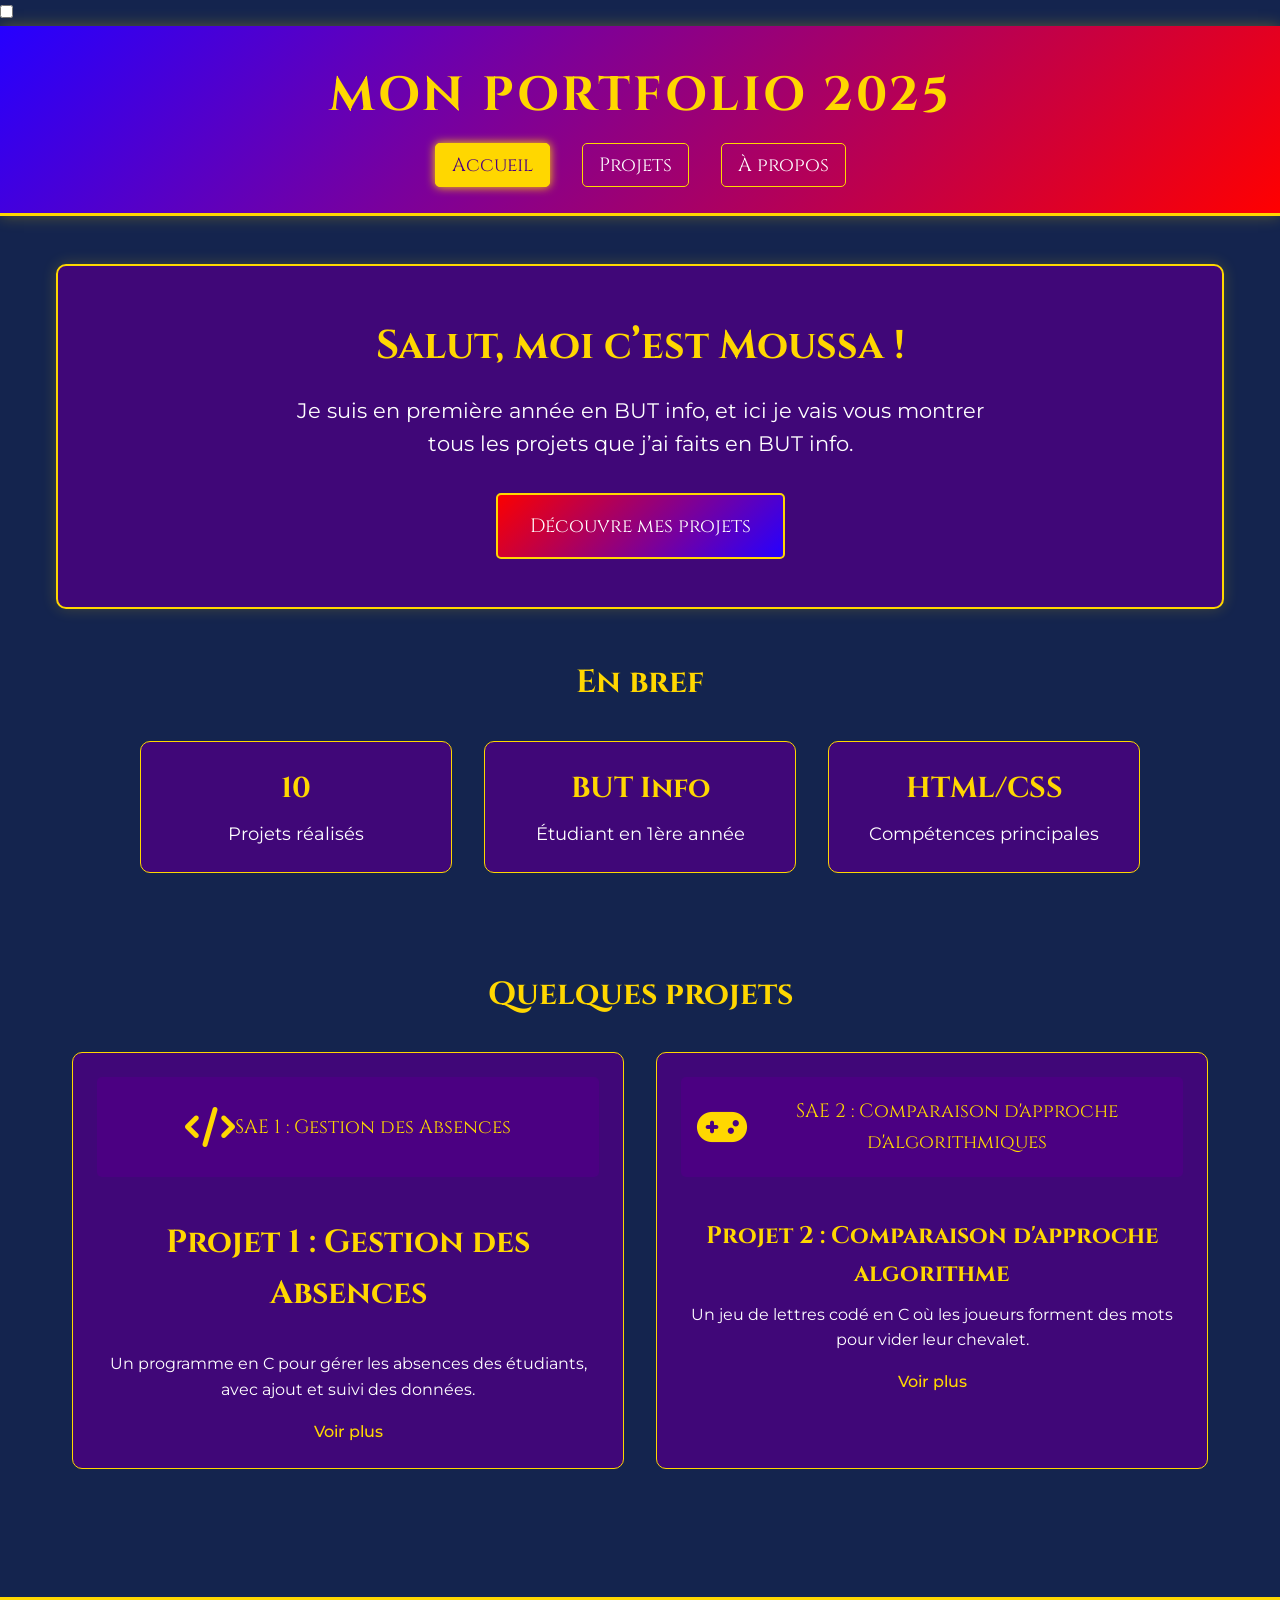
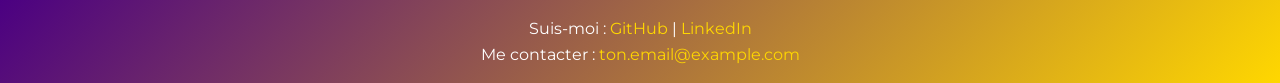
==== index.html @ 884b8234 "QR code4" ====
<!DOCTYPE html>
<html lang="fr">
<head>
  <meta charset="UTF-8">
  <meta name="viewport" content="width=device-width, initial-scale=1.0">
  <title>Mon Portfolios</title>
  <link href="https://fonts.googleapis.com/css2?family=Cinzel:wght@400;700&family=Montserrat:wght@400;700&display=swap" rel="stylesheet">
  <link rel="stylesheet" href="https://cdnjs.cloudflare.com/ajax/libs/font-awesome/6.5.2/css/all.min.css">
  <link rel="stylesheet" href="Portfolio.css">
</head>

<body>

<!-- MENU BURGER -->
<div class="burger">
  <input type="checkbox" id="menu-toggle">
  <label for="menu-toggle" class="burger-label">
    <span></span>
  </label>
</div>

<header class="header">
  <h1>Mon Portfolio 2025</h1>
  <nav class="nav" aria-label="Menu principal">
    <ul>
      <li><a href="index.html" aria-current="page">Accueil</a></li>
      <li><a href="projets.html">Projets</a></li>
      <li><a href="apropos.html">À propos</a></li>
    </ul>
  </nav>
</header>

<main class="main">
  <section class="intro">
    <h2>Salut, moi c’est Moussa !</h2>
    <p>Je suis en première année en BUT info, et ici je vais vous montrer tous les projets que j’ai faits en BUT info.</p>
    <a href="projets.html" class="cta-button">Découvre mes projets</a>
  </section>

  <section class="stats">
    <h3>En bref</h3>
    <div class="stats-grid">
      <div class="stat-card">
        <h4>10</h4>
        <p>Projets réalisés</p>
      </div>
      <div class="stat-card">
        <h4>BUT Info</h4>
        <p>Étudiant en 1ère année</p>
      </div>
      <div class="stat-card">
        <h4>HTML/CSS</h4>
        <p>Compétences principales</p>
      </div>
    </div>
  </section>

  <section class="project-teaser">
    <h3>Quelques projets</h3>
    <div class="teaser-grid">

      <article class="teaser-card">
        <div class="project-placeholder adjust-icon-spacing">
          <i class="fas fa-code fa-3x"></i>
          SAE 1 : Gestion des Absences
        </div>
        <h3>Projet 1 : Gestion des Absences</h3>
        <p>Un programme en C pour gérer les absences des étudiants, avec ajout et suivi des données.</p>
        <a href="projets.html#s1-sae1" class="teaser-link">Voir plus</a>
      </article>

      <article class="teaser-card">
        <div class="project-placeholder adjust-icon-spacing">
          <i class="fas fa-gamepad fa-3x"></i>
          SAE 2 : Comparaison d'approche d'algorithmiques
        </div>
        <h4>Projet 2 : Comparaison d'approche algorithme</h4>
        <p>Un jeu de lettres codé en C où les joueurs forment des mots pour vider leur chevalet.</p>
        <a href="projets.html#s1-sae2" class="teaser-link">Voir plus</a>
      </article>

    </div>
  </section>
</main>

<footer class="footer">
  <p>Suis-moi : <a href="https://github.com/tonpseudo">GitHub</a> | <a href="https://linkedin.com/in/tonprofil">LinkedIn</a></p>
  <p>Me contacter : <a href="mailto:ton.email@example.com">ton.email@example.com</a></p>
</footer>




</body>
</html>
---- Portfolio.css ----
/* Réinitialisation des styles de base */
* {
    box-sizing: border-box;
    margin: 0;
    padding: 0;
}

/* Styles généraux pour le body */
body {
    font-family: 'Montserrat', sans-serif;
    line-height: 1.6;
    background-color: #14244e; /* Noir profond */
    color: #FFFFFF; /* Texte blanc */
}

/* Styles pour les titres */
h1, h2, h3, h4 {
    font-family: 'Cinzel', serif;
    color: #FFD700; /* Or royal */
}

/* Header */
.header {
    background: linear-gradient(135deg, #2600ff, #ff0000); /* Dégradé violet-or */
    padding: 2rem;
    text-align: center;
    border-bottom: 3px solid #FFD700;
    box-shadow: 0 0 15px rgba(255, 215, 0, 0.3); /* Glow doré */
}

.header h1 {
    font-size: 3rem;
    letter-spacing: 3px;
    text-transform: uppercase;
}

/* Navigation */
.nav {
    display: flex;
    justify-content: center;
    margin-top: 1rem;
}

.nav ul {
    display: flex;
    gap: 2rem;
    list-style: none;
    padding: 0;
}

.nav a {
    color: #FFFFFF;
    text-decoration: none;
    font-size: 1.2rem;
    font-family: 'Cinzel', serif;
    padding: 0.5rem 1rem;
    border: 1px solid #FFD700;
    border-radius: 5px;
    transition: background-color 0.3s ease, color 0.3s ease, box-shadow 0.3s ease;
}

.nav a:hover,
.nav a[aria-current="page"] {
    background-color: #FFD700;
    color: #4B0082;
    box-shadow: 0 0 10px #FFD700; /* Glow doré au hover et pour la page active */
}

/* Main */
.main {
    max-width: 1200px;
    margin: 0 auto;
    padding: 3rem 1rem;
}

/* Intro (index.html) */
.intro {
    text-align: center;
    padding: 3rem 1rem;
    background-color: rgba(75, 0, 130, 0.8); /* Violet semi-transparent */
    border: 2px solid #FFD700;
    border-radius: 10px;
    box-shadow: 0 0 15px rgba(255, 215, 0, 0.2);
    animation: fadeIn 1s ease-in-out;
}

@keyframes fadeIn {
    from { opacity: 0; transform: translateY(20px); }
    to { opacity: 1; transform: translateY(0); }
}

.intro h2 {
    font-size: 2.5rem;
    margin-bottom: 1rem;
}

.intro p {
    font-size: 1.3rem;
    max-width: 700px;
    margin: 0 auto 2rem;
}

.cta-button {
    display: inline-block;
    padding: 1rem 2rem;
    background: linear-gradient(135deg, #fb0000, rgb(38, 0, 255));
    color: #FFFFFF;
    text-decoration: none;
    font-size: 1.2rem;
    font-family: 'Cinzel', serif;
    border: 2px solid #FFD700;
    border-radius: 5px;
    transition: box-shadow 0.3s ease, transform 0.3s ease;
}

.cta-button:hover {
    box-shadow: 0 0 15px #FFD700;
    transform: scale(1.05);
}

/* Stats (index.html) */
.stats {
    text-align: center;
    padding: 3rem 1rem;
}

.stats h3 {
    font-size: 2rem;
    margin-bottom: 2rem;
}

.stats-grid {
    display: grid;
    grid-template-columns: repeat(auto-fit, minmax(200px, 1fr));
    gap: 2rem;
    max-width: 1000px;
    margin: 0 auto;
}

.stat-card {
    background-color: rgba(75, 0, 130, 0.8);
    padding: 1.5rem;
    border: 1px solid #FFD700;
    border-radius: 10px;
    transition: transform 0.3s ease, box-shadow 0.3s ease;
}

.stat-card:hover {
    transform: scale(1.05);
    box-shadow: 0 0 10px #FFD700;
}

.stat-card h4 {
    font-size: 1.8rem;
    margin-bottom: 0.5rem;
}

.stat-card p {
    font-size: 1.1rem;
}

/* Teasers (index.html) et Projets (projets.html) */
.project-teaser, .projects {
    padding: 3rem 1rem;
    text-align: center;
}

.project-teaser h3, .projects h2 {
    font-size: 2rem;
    margin-bottom: 2rem;
}

.teaser-grid, .project-grid {
    display: grid;
    grid-template-columns: repeat(auto-fit, minmax(300px, 1fr));
    gap: 2rem;
    max-width: 1200px;
    margin: 0 auto;
}

.teaser-card, .project-card {
    position: relative;
    background-color: rgba(75, 0, 130, 0.8);
    padding: 1.5rem;
    border: 1px solid #FFD700;
    border-radius: 10px;
    transition: transform 0.3s ease, box-shadow 0.3s ease;
}

.teaser-card:hover, .project-card:hover {
    transform: translateY(-10px);
    box-shadow: 0 0 15px #FFD700;
}

/* Bordures alternées pour projets */
.project-card:nth-child(odd) {
    border-left: 3px solid #FFD700; /* Or */
}

.project-card:nth-child(even) {
    border-right: 3px solid #FFD700; /* Or */
}

/* Badge SAE */
.project-card::before {
    content: "SAE";
    position: absolute;
    top: 10px;
    right: 10px;
    background: linear-gradient(135deg, #c84242, #2e1d93);
    color: #fffefe;
    padding: 0.3rem 0.6rem;
    border-radius: 5px;
    font-size: 0.9rem;
    font-family: 'Cinzel', serif;
}

.project-placeholder, .project-image {
    width: 100%;
    height: 150px;
    border-radius: 5px;
    margin-bottom: 1.5rem;
    padding: 1rem;
    overflow: hidden;
}

.project-placeholder {
    background-color: #4B0082;
    display: flex;
    align-items: center;
    justify-content: center;
    color: #FFD700;
    font-family: 'Cinzel', serif;
    font-size: 1.2rem;
    width: 100%;
    height: 100px;
    border-radius: 5px;
    margin-bottom: 1.5rem;
    padding: 0.5rem 1rem;
    overflow: hidden;
}

.project-placeholder i {
    font-size: 2.5rem;
    color: #FFD700;
}

.project-placeholder i.fas.fa-database,
.project-placeholder i.fas.fa-sitemap,
.project-placeholder i.fas.fa-network-wired,
.project-placeholder i.fas.fa-boxes,
.project-placeholder i.fas.fa-book {
    font-size: 2rem;
}

.project-placeholder.adjust-icon-spacing {
    margin-bottom: 2.5rem;
}

.teaser-card h4, .project-card h3 {
    font-size: 1.5rem;
    margin-bottom: 0.5rem;
}

.teaser-card p, .project-card p {
    color: #FFFFFF;
    margin-bottom: 1rem;
}

.teaser-link, .project-link {
    color: #FFD700;
    text-decoration: none;
    font-weight: 500;
    transition: color 0.3s ease;
}

.teaser-link:hover, .project-link:hover {
    color: #FFFFFF;
}

/* Détails du projet (projets.html) */
.project-details h4 {
    font-size: 1.2rem;
    margin: 0.5rem 0 0.2rem;
}

.project-links {
    margin-top: 1rem;
    display: flex;
    gap: 1rem;
}

/* About (apropos.html) - Styles "digne d’un roi" */
.main.centered {
    display: flex;
    justify-content: center;
    align-items: center;
    min-height: calc(100vh - 150px);
}

.about.centered-content {
    max-width: 900px;
    margin: 0 auto;
    text-align: center;
    padding: 50px 20px;
    background: linear-gradient(135deg, rgba(75, 0, 130, 0.8), rgba(44, 37, 38, 0.8)); /* Dégradé violet-noir */
    border: 3px double #FFD700;
    border-radius: 15px;
    box-shadow: 0 8px 16px rgba(0, 0, 0, 0.5);
    position: relative;
}

.about.centered-content::before {
    content: '✧';
    position: absolute;
    color: #FFD700;
    font-size: 2em;
    top: -20px;
    left: 50%;
    transform: translateX(-50%);
    background: #1C2526;
    padding: 0 10px;
}

.about h2 {
    font-family: 'Cinzel', serif;
    font-size: 3em;
    color: #FFD700;
    margin-bottom: 40px;
    text-shadow: 3px 3px 5px rgba(0, 0, 0, 0.7);
    position: relative;
}

.about h2::after {
    content: '';
    position: absolute;
    width: 100px;
    height: 3px;
    background: #FFD700;
    bottom: -10px;
    left: 50%;
    transform: translateX(-50%);
    box-shadow: 0 0 10px #FFD700;
}

/* Styles pour les catégories principales */
.category {
    margin-bottom: 60px;
}

.category h3 {
    font-family: 'Cinzel', serif;
    font-size: 2em;
    color: #FFD700;
    margin-bottom: 30px;
    text-shadow: 2px 2px 4px rgba(0, 0, 0, 0.5);
    position: relative;
}

.category h3::after {
    content: '';
    position: absolute;
    width: 80px;
    height: 2px;
    background: #FFD700;
    bottom: -5px;
    left: 50%;
    transform: translateX(-50%);
}

/* Styles pour les sous-catégories */
.subcategory {
    background: linear-gradient(135deg, rgb(48, 2, 80), rgba(175, 26, 55, 0.8));
    padding: 25px;
    border: 2px solid #FFD700;
    border-radius: 15px;
    box-shadow: 0 8px 16px rgb(97, 90, 19);
    margin-bottom: 40px;
    position: relative;
}

.subcategory::before {
    content: '✧';
    position: absolute;
    color: #FFD700;
    font-size: 1.5em;
    top: -15px;
    left: 50%;
    transform: translateX(-50%);
    background: #1C2526;
    padding: 0 10px;
}

.subcategory h4 {
    font-family: 'Cinzel', serif;
    font-size: 1.6em;
    color: #FFD700;
    margin-bottom: 20px;
    text-shadow: 1px 1px 3px rgba(0, 0, 0, 0.5);
}

/* Styles pour les passions */
.passion {
    margin-bottom: 25px;
    padding: 15px;
    border-left: 3px solid #FFD700;
}

.passion h5 {
    font-family: 'Cinzel', serif;
    font-size: 1.3em;
    color: #FFD700;
    margin-bottom: 15px;
}

.passion h5 i {
    margin-right: 10px;
    text-shadow: 1px 1px 3px rgba(0, 0, 0, 0.5);
}

.category p, .subcategory p {
    font-family: 'Montserrat', sans-serif;
    font-size: 1.1em;
    color: #ffffff;
    line-height: 1.8;
}

/* Centrage des listes */
.centered-list {
    display: inline-block;
    text-align: left;
}

/* Styles pour la liste des compétences */
.skills-list {
    list-style: none;
    padding: 0;
    margin: 20px 0;
}

.skills-list li {
    font-family: 'Montserrat', sans-serif;
    font-size: 1.1em;
    color: #ffffff;
    margin: 15px 0;
    padding-left: 10px;
    border-left: 2px solid #FFD700;
}

.skills-list i {
    color: #FFD700;
    margin-right: 10px;
}

/* Centrage du lien CV */
.cv-link-container {
    text-align: center;
    margin: 30px 0;
}

.cv-link {
    color: #FFD700;
    text-decoration: none;
    font-family: 'Cinzel', serif;
    font-size: 1.2em;
    font-weight: bold;
    padding: 8px 15px;
    border: 2px solid #FFD700;
    border-radius: 5px;
    transition: all 0.3s ease;
}

.cv-link:hover {
    color: #4B0082;
    background-color: #FFD700;
    box-shadow: 0 0 10px #FFD700;
}

/* Footer */
.footer {
    background: linear-gradient(135deg, #4B0082, #FFD700);
    color: #FFFFFF;
    text-align: center;
    padding: 1rem;
    margin-top: 2rem;
    border-top: 3px solid #FFD700;
}

.centered-footer {
    text-align: center;
}

.footer a {
    color: #FFD700;
    text-decoration: none;
    transition: color 0.3s ease;
}

.footer a:hover {
    color: #FFFFFF;
}

.footer i {
    margin-right: 5px;
}

/* Animation au scroll (index.html) */
.animate-on-scroll {
    opacity: 0;
    transform: translateY(30px);
    transition: opacity 0.6s ease-out, transform 0.6s ease-out;
}

.animate-on-scroll.visible {
    opacity: 1;
    transform: translateY(0);
}

/* Styles pour les éléments de texte en italique (utilisé pour les noms d’animés) */
em {
    font-style: italic;
    color: #FFD700;
}

/* Responsive */
@media (max-width: 600px) {
    .header h1 {
        font-size: 2rem;
    }

    .nav ul {
        flex-direction: column;
        gap: 1rem;
    }

    .intro, .about.centered-content {
        padding: 2rem 1rem;
    }

    .intro h2, .about h2 {
        font-size: 1.8rem;
    }

    .intro p, .about p {
        font-size: 1.1rem;
    }

    .cta-button {
        padding: 0.8rem 1.5rem;
        font-size: 1rem;
    }

    .teaser-grid, .project-grid {
        grid-template-columns: 1fr;
    }

    .teaser-card:hover {
        transform: scale(1.05);
        box-shadow: 0 4px 8px rgba(0, 0, 0, 0.2);
        transition: all 0.3s ease;
    }

    .header {
        position: sticky;
        top: 0;
        z-index: 100;
        background: linear-gradient(135deg, #4B0082, #FFD700);
    }

    .about h2 {
        font-size: 2.2em;
    }

    .category h3 {
        font-size: 1.7em;
    }

    .subcategory h4 {
        font-size: 1.3em;
    }

    .passion h5 {
        font-size: 1.2em;
    }
}
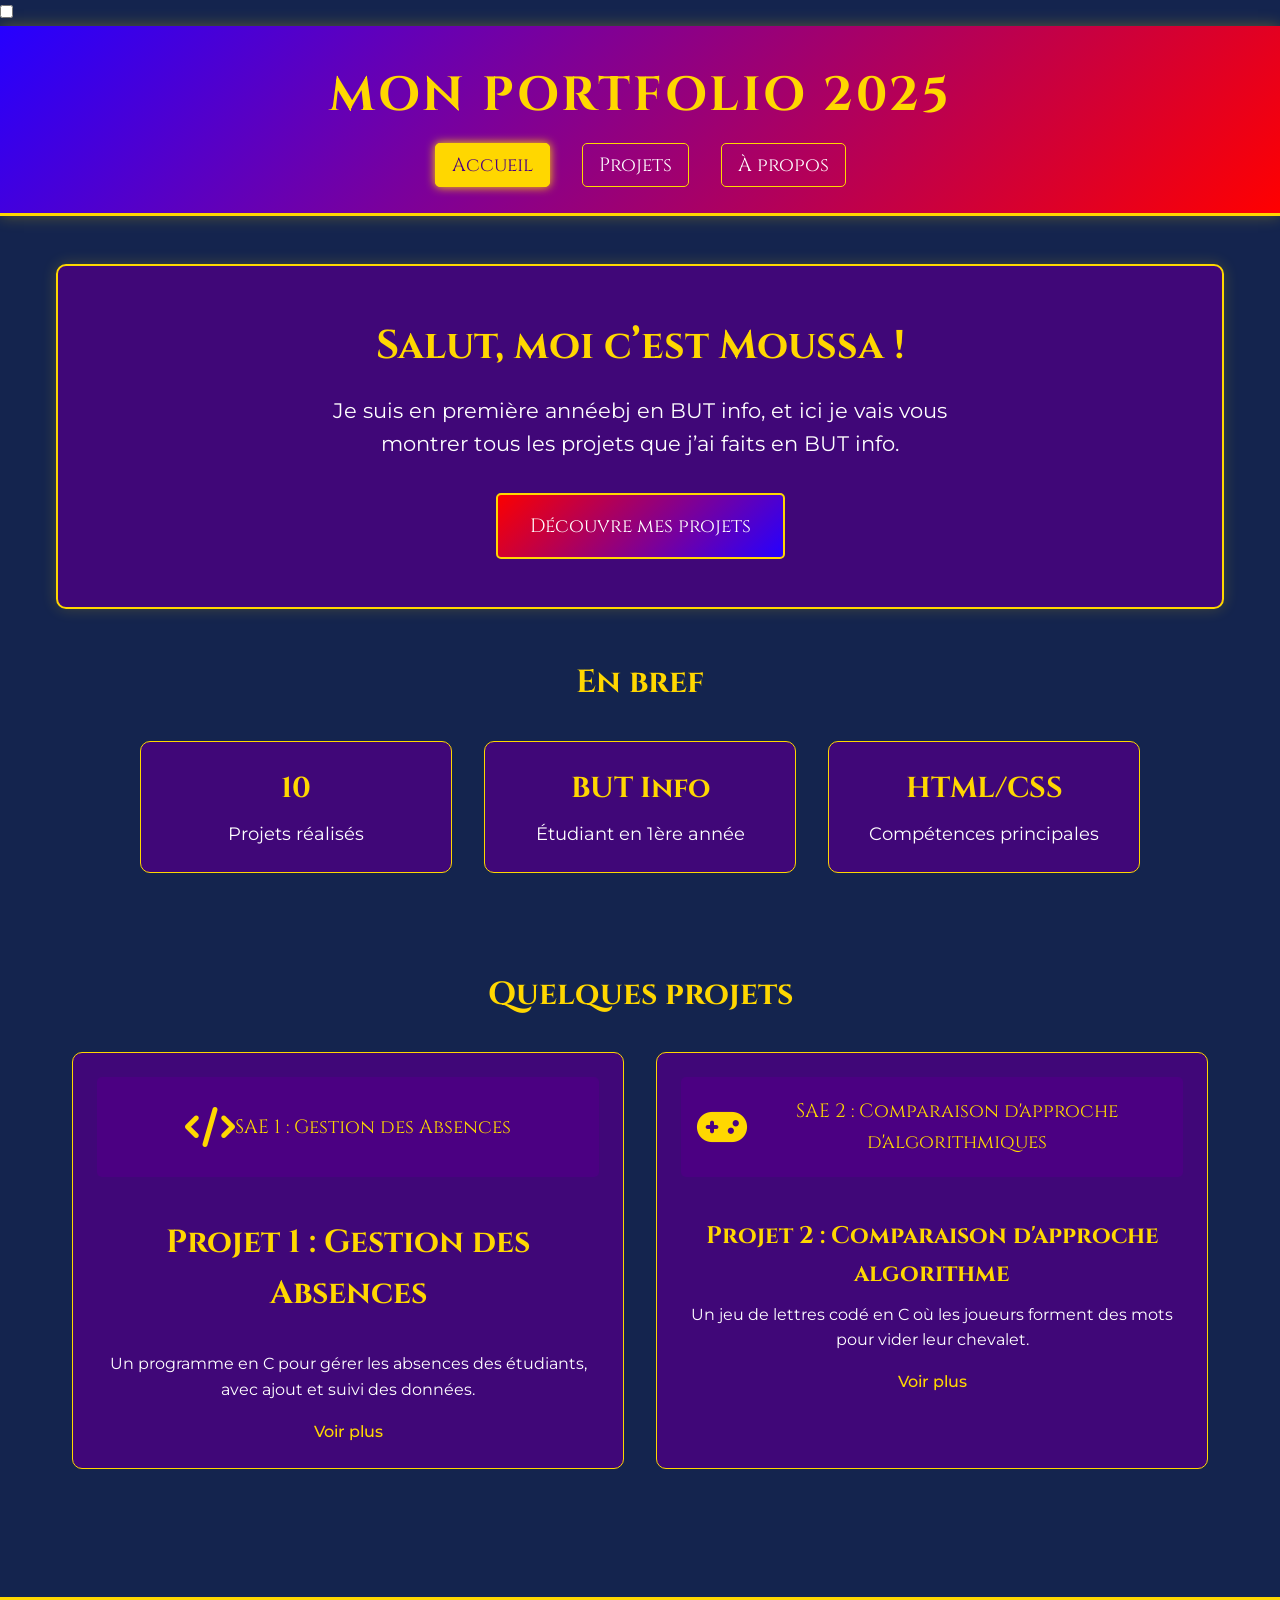
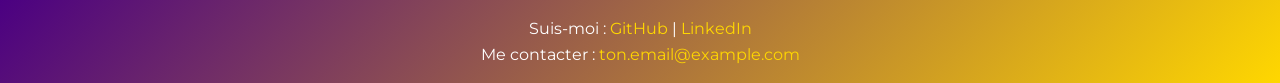
==== commit 7f17150f: "QR code4" ====
--- a/index.html
+++ b/index.html
@@ -33,7 +33,7 @@
 <main class="main">
   <section class="intro">
     <h2>Salut, moi c’est Moussa !</h2>
-    <p>Je suis en première année en BUT info, et ici je vais vous montrer tous les projets que j’ai faits en BUT info.</p>
+    <p>Je suis en première annéebj en BUT info, et ici je vais vous montrer tous les projets que j’ai faits en BUT info.</p>
     <a href="projets.html" class="cta-button">Découvre mes projets</a>
   </section>
 
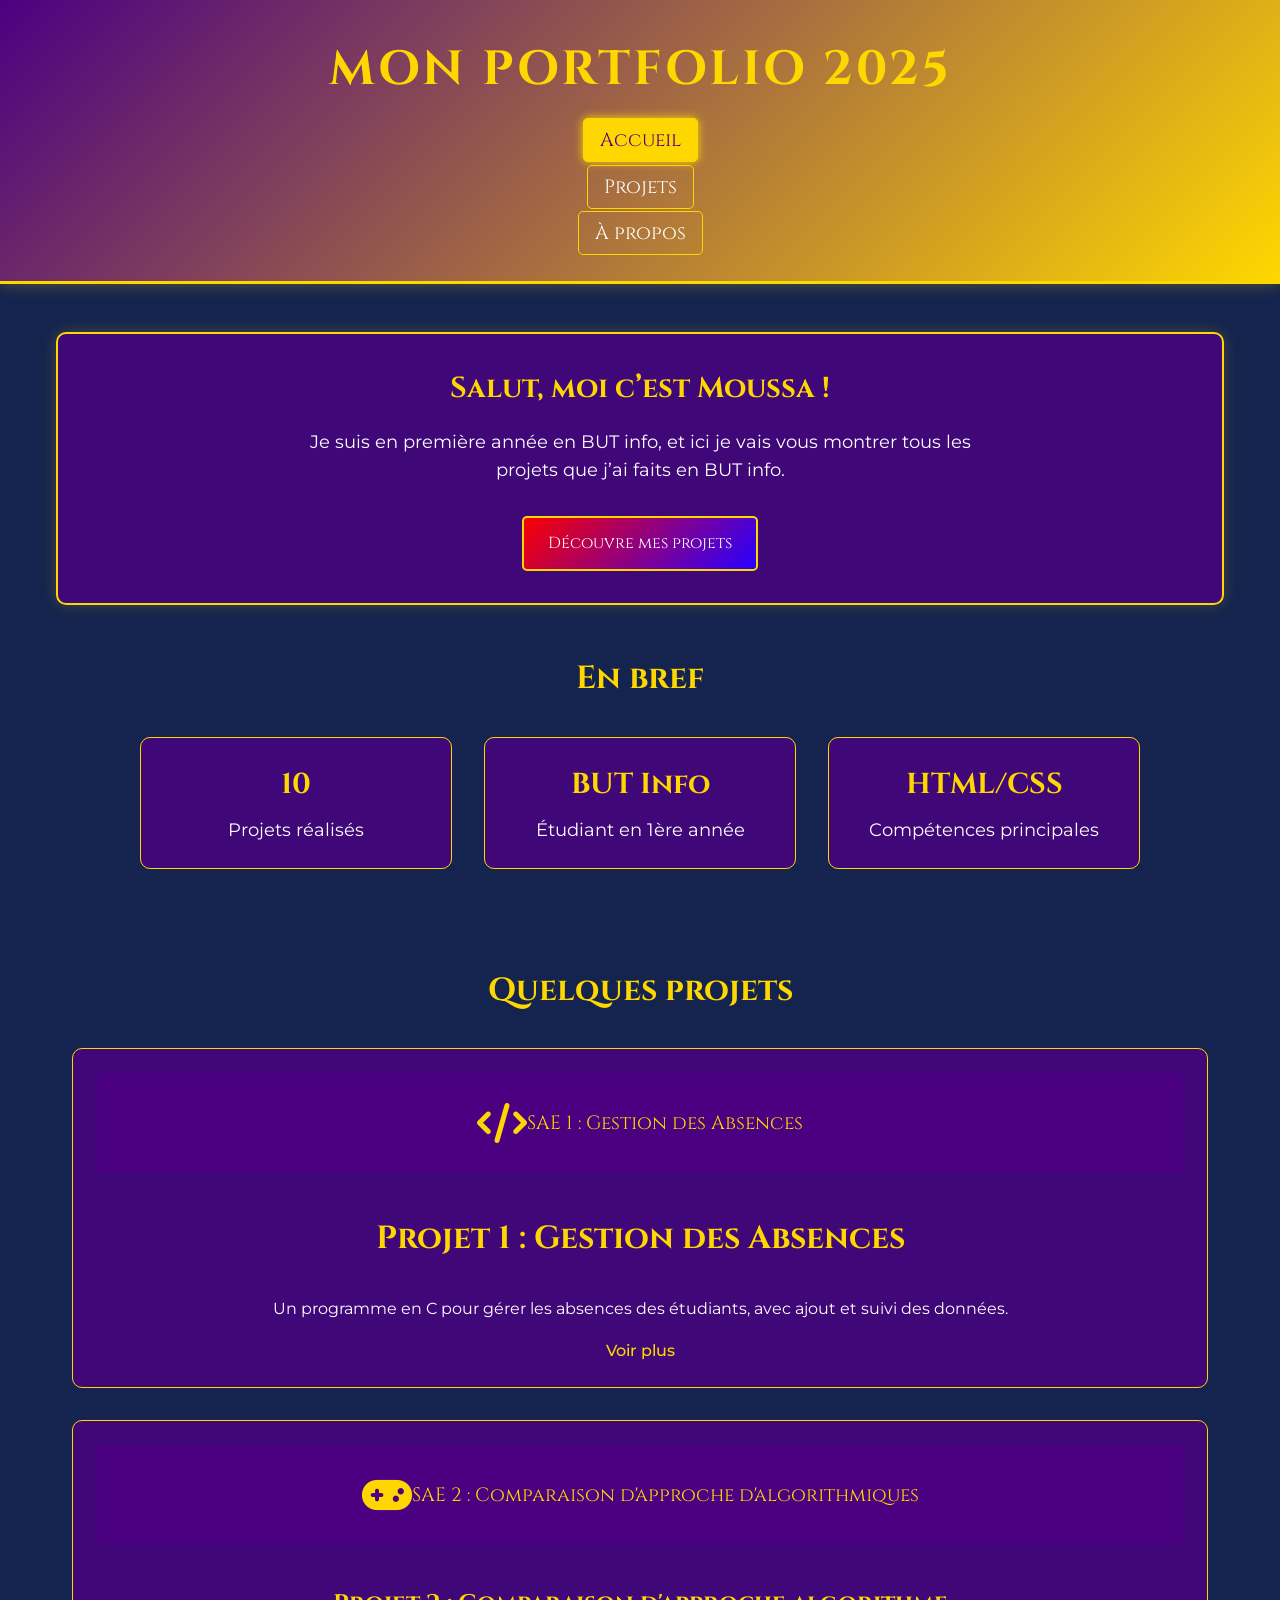
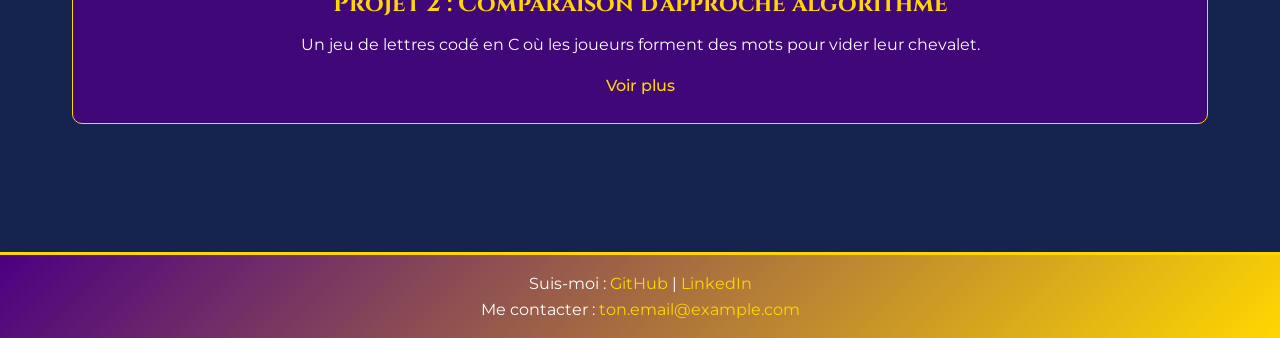
==== commit a7008f04: "QR code4" ====
--- a/index.html
+++ b/index.html
@@ -10,15 +10,6 @@
 </head>
 
 <body>
-
-<!-- MENU BURGER -->
-<div class="burger">
-  <input type="checkbox" id="menu-toggle">
-  <label for="menu-toggle" class="burger-label">
-    <span></span>
-  </label>
-</div>
-
 <header class="header">
   <h1>Mon Portfolio 2025</h1>
   <nav class="nav" aria-label="Menu principal">
@@ -30,10 +21,11 @@
   </nav>
 </header>
 
+
 <main class="main">
   <section class="intro">
     <h2>Salut, moi c’est Moussa !</h2>
-    <p>Je suis en première annéebj en BUT info, et ici je vais vous montrer tous les projets que j’ai faits en BUT info.</p>
+    <p>Je suis en première année en BUT info, et ici je vais vous montrer tous les projets que j’ai faits en BUT info.</p>
     <a href="projets.html" class="cta-button">Découvre mes projets</a>
   </section>
 
--- a/Portfolio.css
+++ b/Portfolio.css
@@ -524,9 +524,14 @@
 
 /* Responsive */
 @media (max-width: 600px) {
-    .header h1 {
-        font-size: 2rem;
-    }
+    .header {
+        position: sticky;
+        top: 0;
+        z-index: 100;
+        padding: 1.5rem 1rem; /* un peu moins de padding mais propre */
+    }
+}
+
 
     .nav ul {
         flex-direction: column;
@@ -561,7 +566,7 @@
     }
 
     .header {
-        position: sticky;
+        position: relative;
         top: 0;
         z-index: 100;
         background: linear-gradient(135deg, #4B0082, #FFD700);
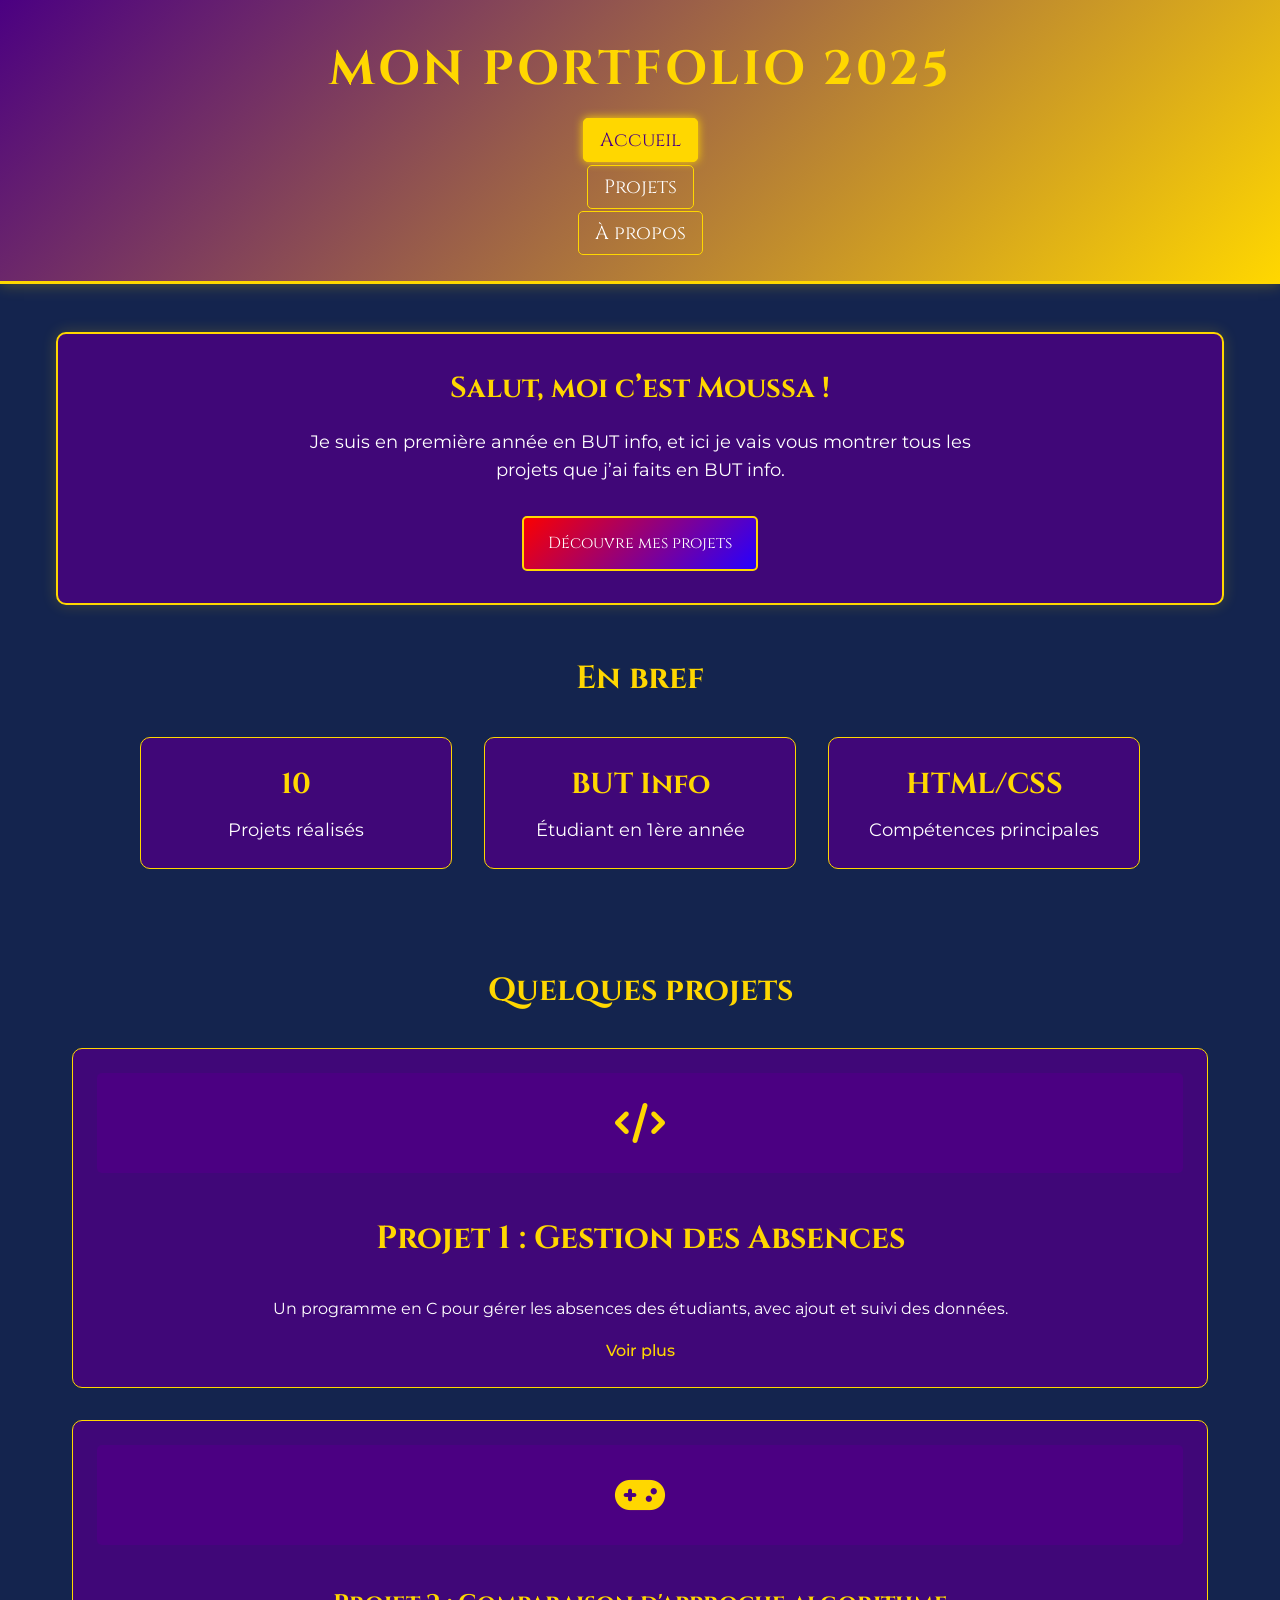
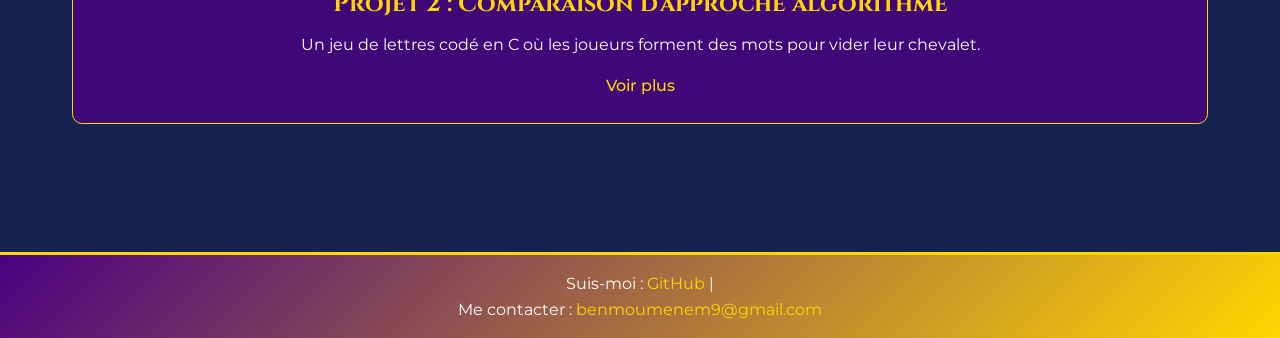
==== commit d2990fc7: "QR code5" ====
--- a/index.html
+++ b/index.html
@@ -8,6 +8,7 @@
   <link rel="stylesheet" href="https://cdnjs.cloudflare.com/ajax/libs/font-awesome/6.5.2/css/all.min.css">
   <link rel="stylesheet" href="Portfolio.css">
 </head>
+
 
 <body>
 <header class="header">
@@ -20,6 +21,7 @@
     </ul>
   </nav>
 </header>
+
 
 
 <main class="main">
@@ -54,7 +56,6 @@
       <article class="teaser-card">
         <div class="project-placeholder adjust-icon-spacing">
           <i class="fas fa-code fa-3x"></i>
-          SAE 1 : Gestion des Absences
         </div>
         <h3>Projet 1 : Gestion des Absences</h3>
         <p>Un programme en C pour gérer les absences des étudiants, avec ajout et suivi des données.</p>
@@ -64,7 +65,6 @@
       <article class="teaser-card">
         <div class="project-placeholder adjust-icon-spacing">
           <i class="fas fa-gamepad fa-3x"></i>
-          SAE 2 : Comparaison d'approche d'algorithmiques
         </div>
         <h4>Projet 2 : Comparaison d'approche algorithme</h4>
         <p>Un jeu de lettres codé en C où les joueurs forment des mots pour vider leur chevalet.</p>
@@ -76,8 +76,8 @@
 </main>
 
 <footer class="footer">
-  <p>Suis-moi : <a href="https://github.com/tonpseudo">GitHub</a> | <a href="https://linkedin.com/in/tonprofil">LinkedIn</a></p>
-  <p>Me contacter : <a href="mailto:ton.email@example.com">ton.email@example.com</a></p>
+  <p>Suis-moi : <a href="https://github.com/Lemaitre888/Portfolio">GitHub</a> |</p>
+  <p>Me contacter : <a href="mailto:benmoumenem9@gmail.com">benmoumenem9@gmail.com</a></p>
 </footer>
 
 
--- a/Portfolio.css
+++ b/Portfolio.css
@@ -267,6 +267,8 @@
     margin-bottom: 1rem;
 }
 
+
+
 .teaser-link, .project-link {
     color: #FFD700;
     text-decoration: none;
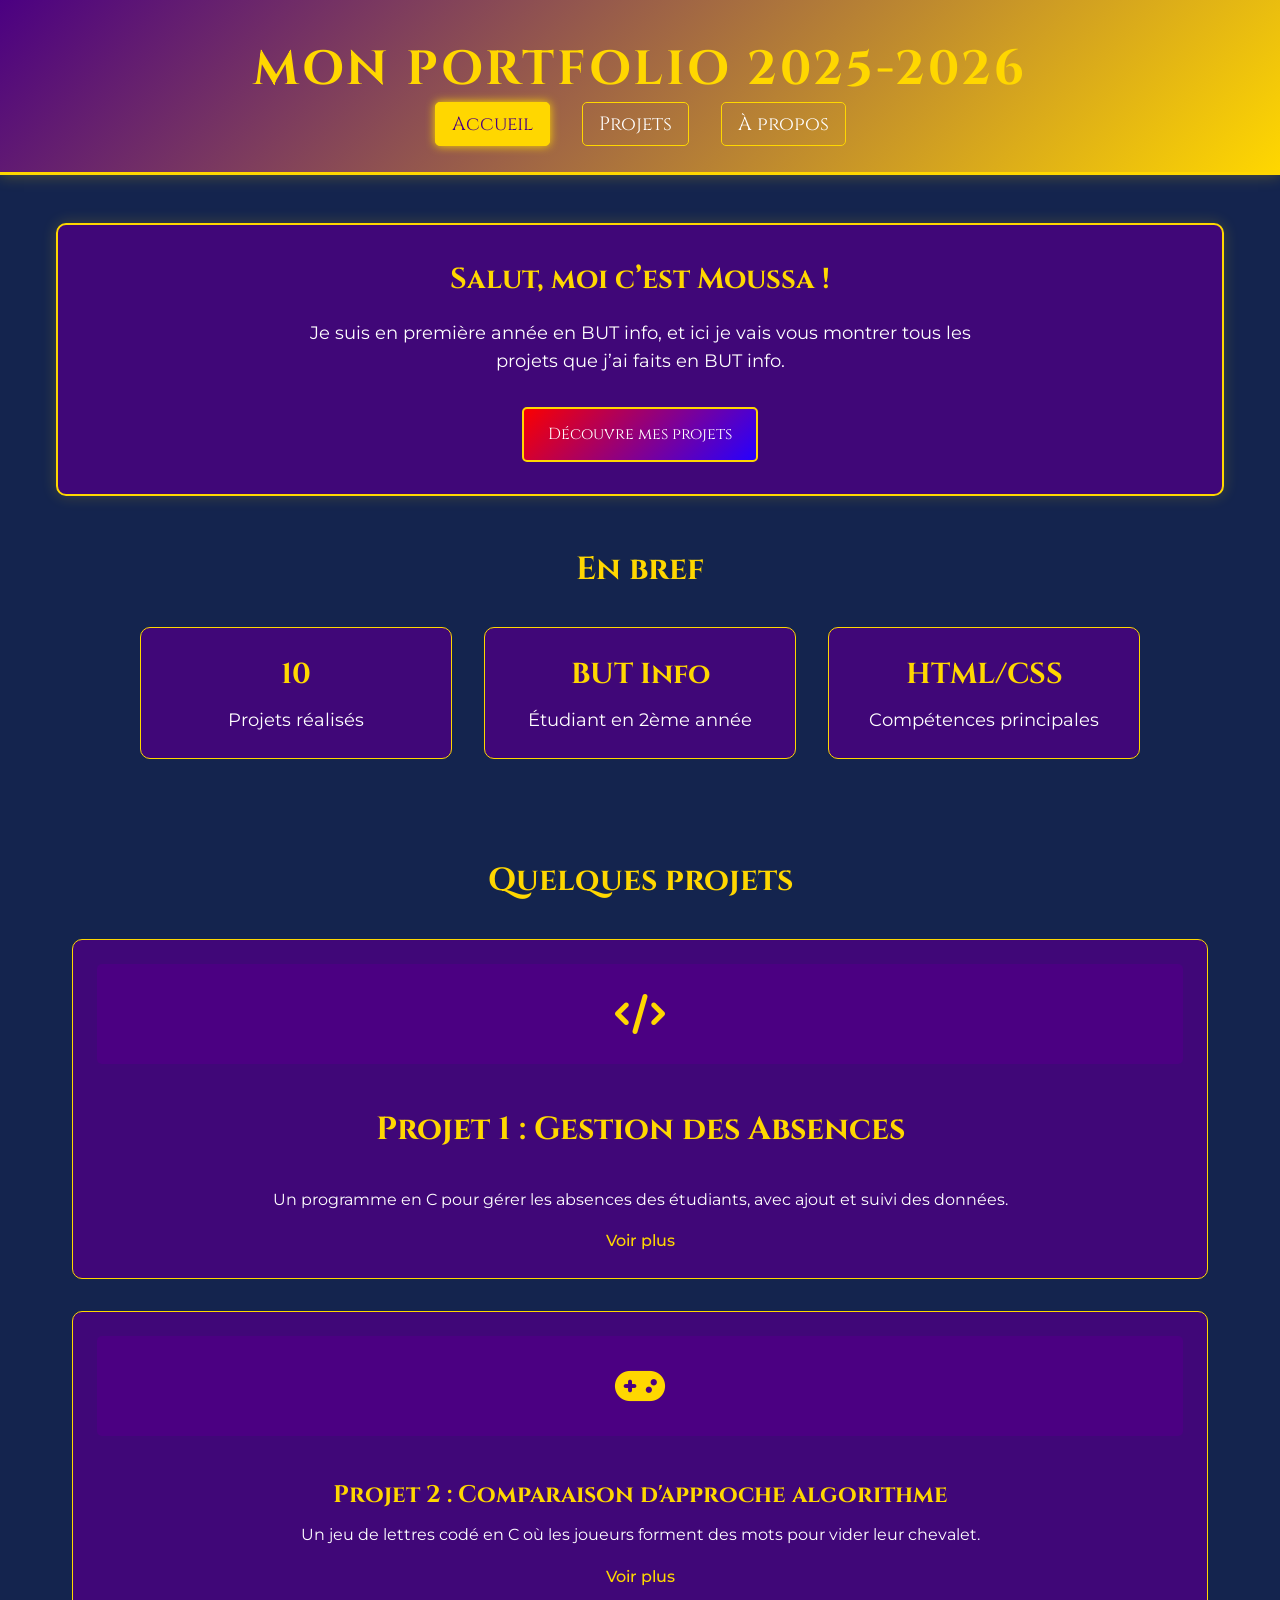
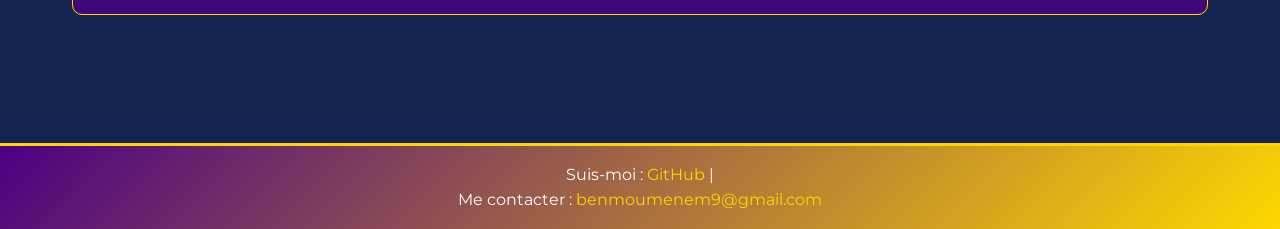
==== commit 5c9a5f27: "QR code6" ====
--- a/index.html
+++ b/index.html
@@ -12,7 +12,7 @@
 
 <body>
 <header class="header">
-  <h1>Mon Portfolio 2025</h1>
+  <h1>Mon Portfolio 2025-2026</h1>
   <nav class="nav" aria-label="Menu principal">
     <ul>
       <li><a href="index.html" aria-current="page">Accueil</a></li>
@@ -40,7 +40,7 @@
       </div>
       <div class="stat-card">
         <h4>BUT Info</h4>
-        <p>Étudiant en 1ère année</p>
+        <p>Étudiant en 2ème année</p>
       </div>
       <div class="stat-card">
         <h4>HTML/CSS</h4>
@@ -75,6 +75,8 @@
   </section>
 </main>
 
+
+
 <footer class="footer">
   <p>Suis-moi : <a href="https://github.com/Lemaitre888/Portfolio">GitHub</a> |</p>
   <p>Me contacter : <a href="mailto:benmoumenem9@gmail.com">benmoumenem9@gmail.com</a></p>
--- a/Portfolio.css
+++ b/Portfolio.css
@@ -35,20 +35,30 @@
 }
 
 /* Navigation */
-.nav {
+nav {
     display: flex;
-    justify-content: center;
-    margin-top: 1rem;
-}
-
-.nav ul {
-    display: flex;
-    gap: 2rem;
+    flex-direction: row; /* horizontal */
+    justify-content: center; /* centre horizontalement */
+    gap: 15px; /* espace entre les boutons */
+
+}
+/* Navigation */
+nav ul {
+    display: flex !important;
+    flex-direction: row !important;
+    justify-content: center !important;
+    gap: 2rem !important;
+    list-style: none !important;
+    padding: 0 !important;
+    margin: 0 !important;
+}
+
+
+nav ul li {
     list-style: none;
-    padding: 0;
-}
-
-.nav a {
+}
+
+nav ul li a {
     color: #FFFFFF;
     text-decoration: none;
     font-size: 1.2rem;
@@ -58,6 +68,7 @@
     border-radius: 5px;
     transition: background-color 0.3s ease, color 0.3s ease, box-shadow 0.3s ease;
 }
+
 
 .nav a:hover,
 .nav a[aria-current="page"] {
@@ -268,7 +279,6 @@
 }
 
 
-
 .teaser-link, .project-link {
     color: #FFD700;
     text-decoration: none;
